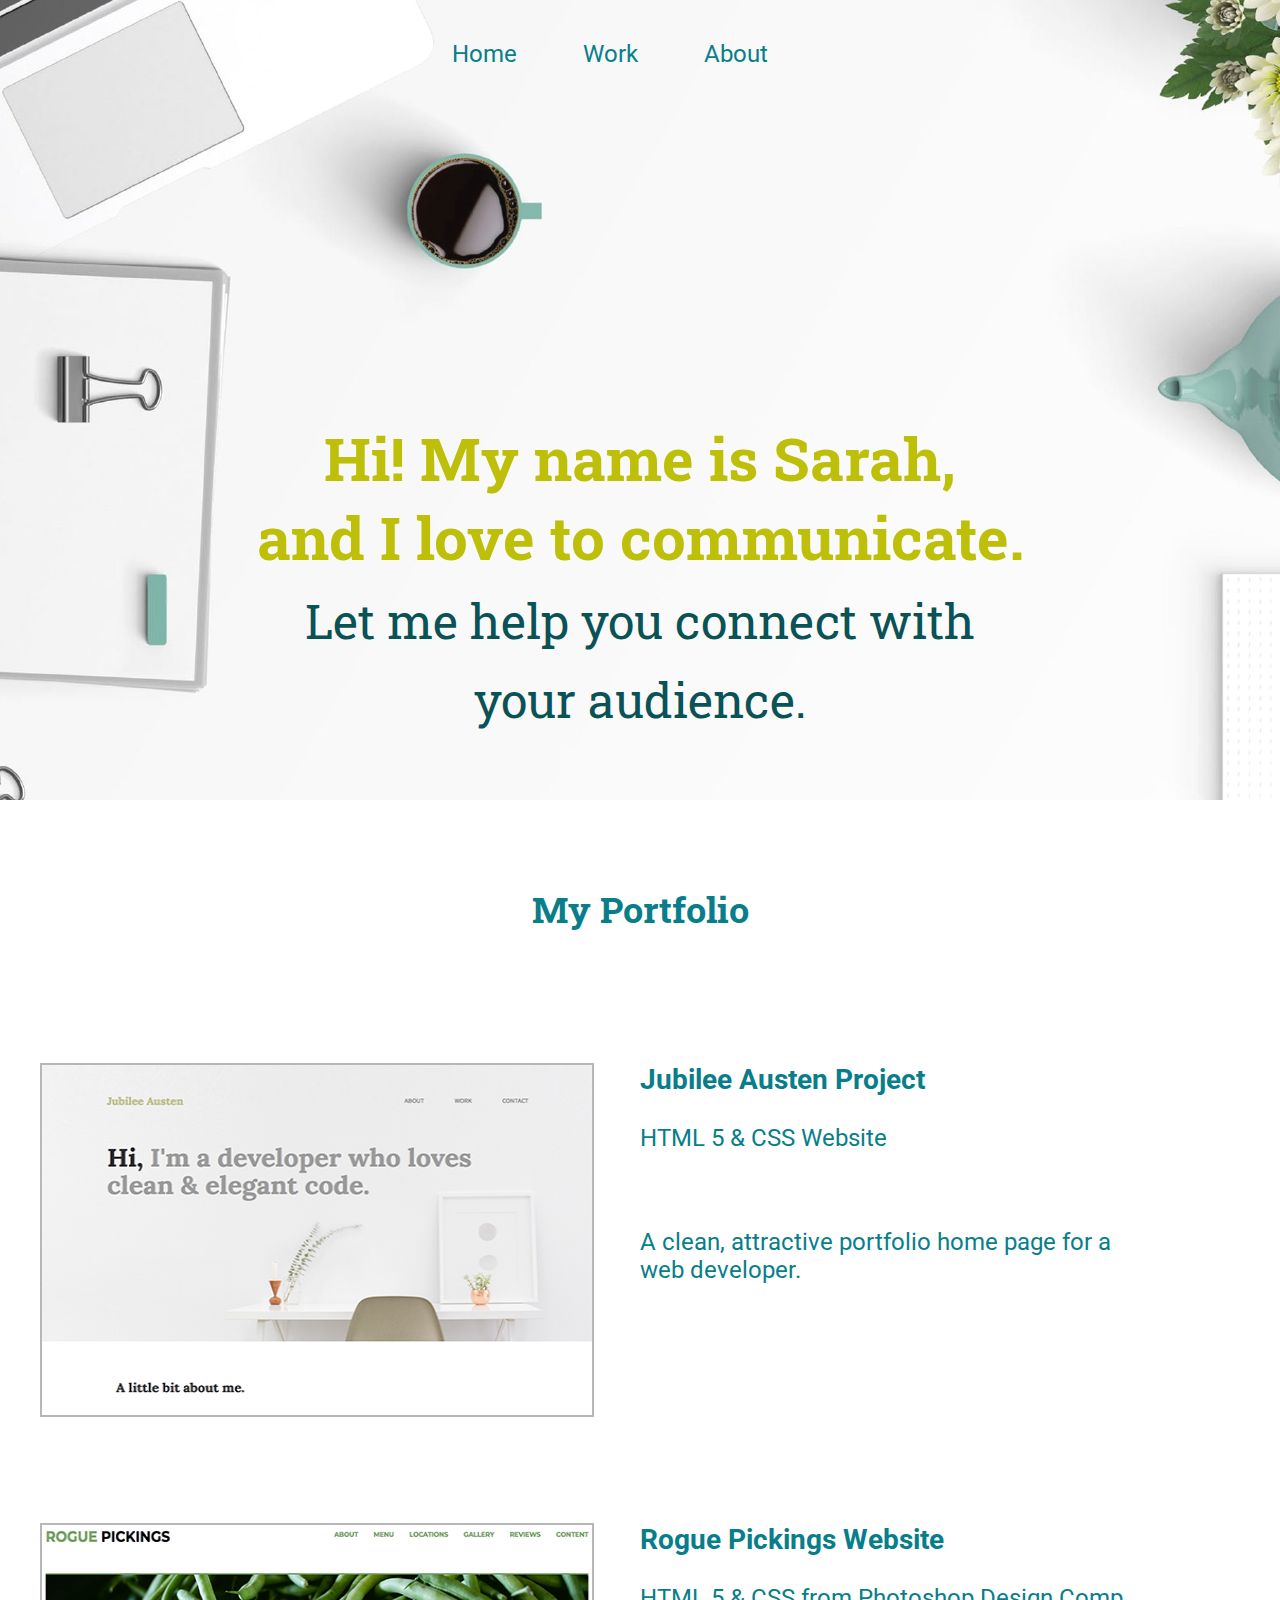
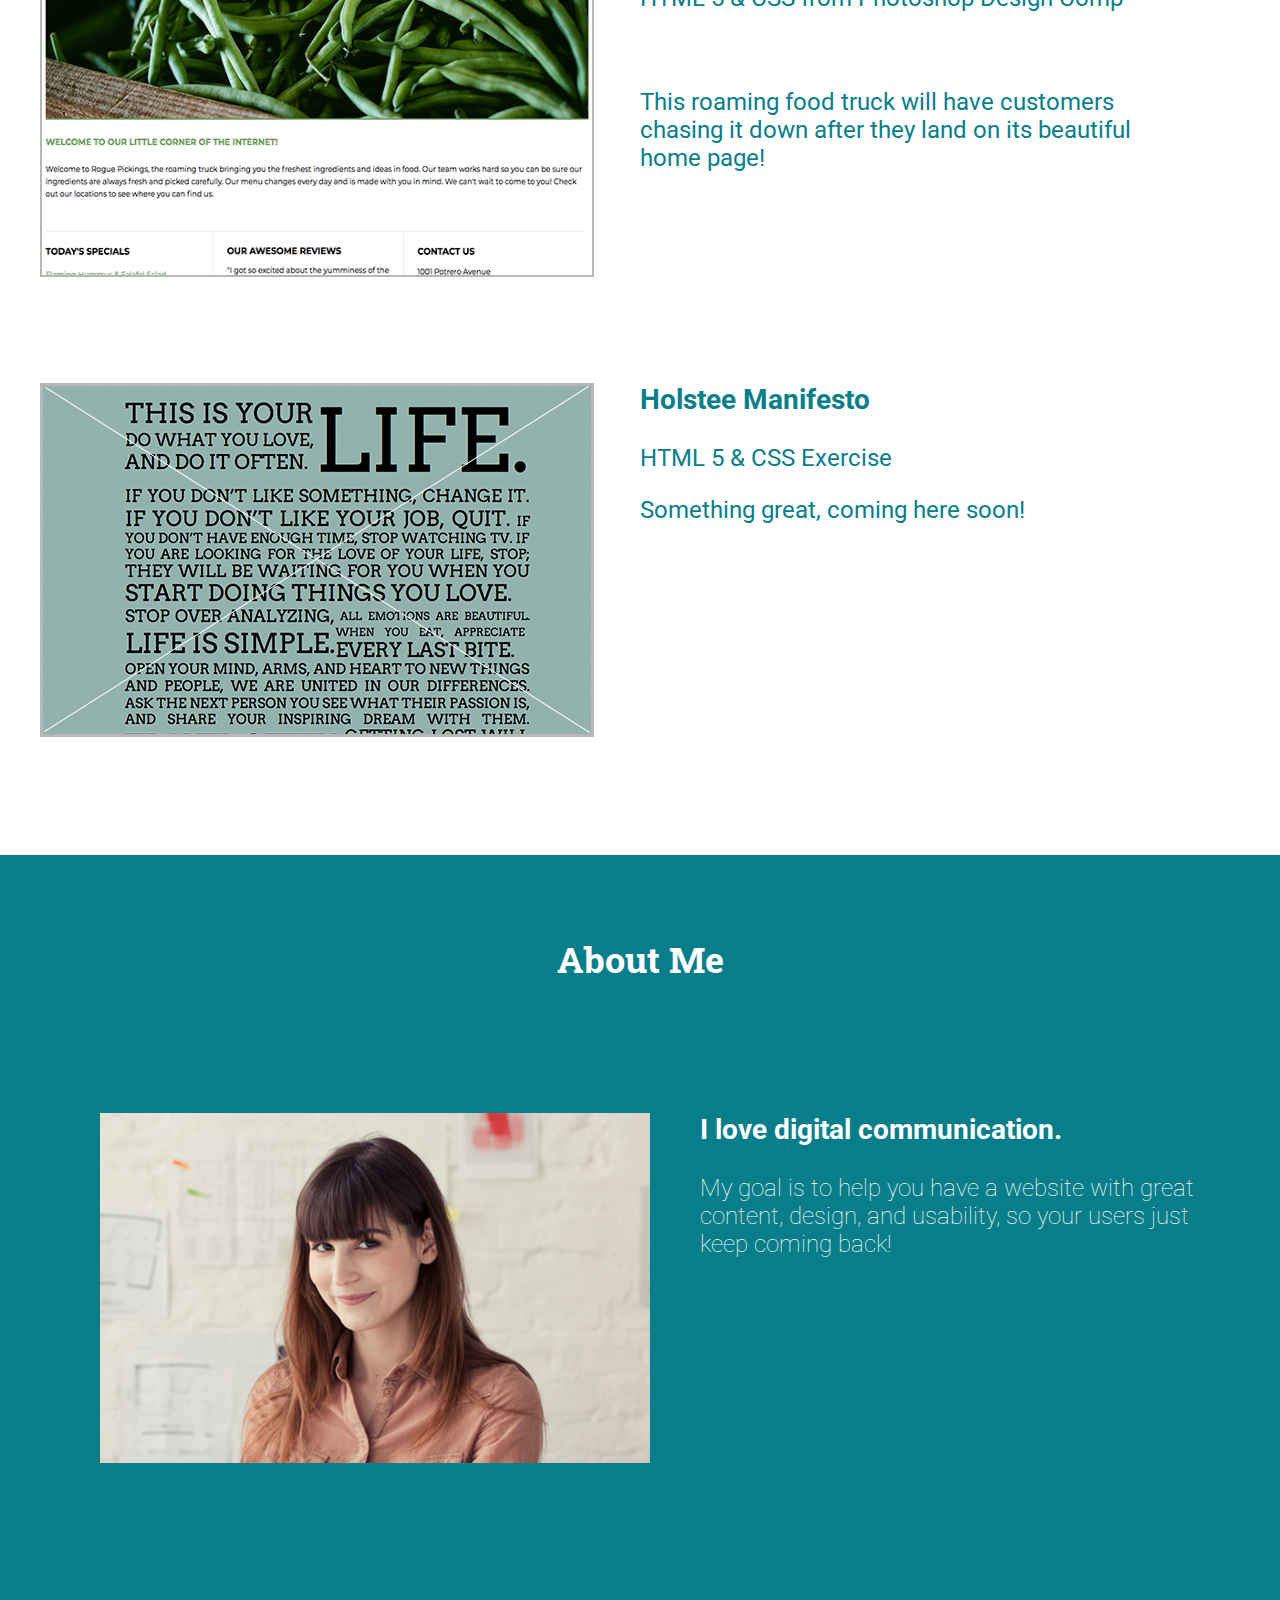
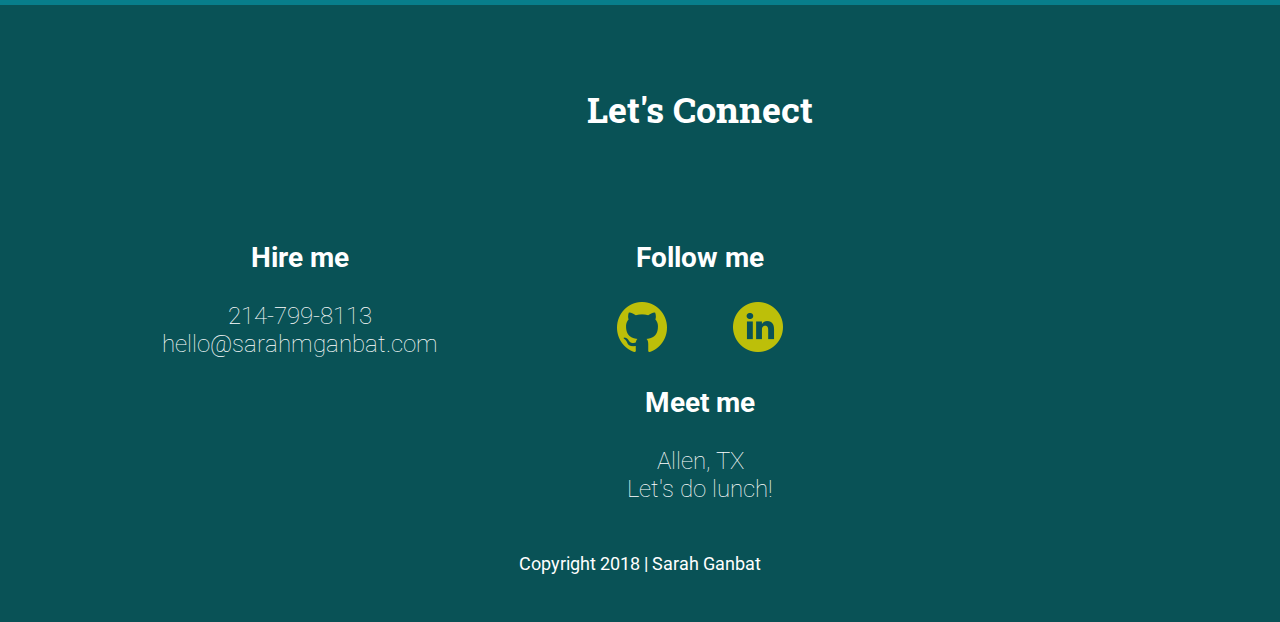
==== index.html @ 5d17e348 "initial commit" ====
<!doctype html>
<html>
    <head>
        <title>Sarah Ganbat | Web Communicator</title>
        <link rel="stylesheet" href="css/normalize.css">
        <link rel="stylesheet" href="css/main.css">
        <link href="https://fonts.googleapis.com/css?family=Roboto:400,700" rel="stylesheet">
        <link href="https://fonts.googleapis.com/css?family=Roboto+Slab:400,700" rel="stylesheet">
    </head>

    <body>
<!--Header-->

    <header id="header">
      <div class="full-width">
        <nav>
          <ul>
            <li><a href="index.html">Home</a></li>
            <li><a href="work/index.html">Work</a></li>
            <li><a href="about/index.html">About</a></li>
          </ul>
        </nav>
        <h1 class="intro">Hi! My name is Sarah,<br> and I love to communicate.<br>
        <span>Let me help you connect with your audience.</span></h1>
      </div>
    </header>

<!---Portfolio-->
    <section id="portfolio">
      <h2>My Portfolio</h2>

      <div class="full-width" id="project-1">
        <div class="half-width">
          <img class="portfolio-images" src="img/jubilee-austen.png" alt="Jubilee Austen site"/>
        </div>
        <div class="half-width">
          <h3 class="project-title">Jubilee Austen Project</h3>
          <p class="project-type">HTML 5 & CSS Website</p><br>
          <p>A clean, attractive portfolio home page for a web developer.</p>
        </div>
      </div>

      <div class="full-width" id="project-2">
        <div class="half-width">
          <img class="portfolio-images" src="img/rogue-pickings.png" alt="Rogue Pickings site"/>
        </div>
        <div class="half-width" class="project-description">
          <h3 class="project-title">Rogue Pickings Website</h3>
          <p class="project-type">HTML 5 & CSS from Photoshop Design Comp</p><br>
          <p>This roaming food truck will have customers chasing it down after they land on its beautiful home page!</p>
        </div>
      </div>

      <div class="full-width" id="project-3">
        <div class="half-width">
          <img class="portfolio-images" src="img/holstee-thumbnail.png" alt="Holstee Manifesto"/>
        </div>
        <div class="half-width" class="project-description">
          <h3 class="project-title">Holstee Manifesto</h3>
          <p class="project-type">HTML 5 & CSS Exercise</h3><br>
          <p>Something great, coming here soon!</p>
        </div>
      </div>
    </section>

<!--About-->
  <section id="about">
    <h2><span>About Me</span></h2>
    <div class="full-width">
      <div class="half-width">
        <img src="img/about-me-picture.png" alt="My Picture"/>
      </div>
      <div class="half-width">
        <h3 id="about-heading">I love digital communication.</h3>
        <p class="about-paragraph">My goal is to help you have a website with great content, design, and usability, so your users just keep coming back!</p>
        </div>
    </div>
  </section>

<!---Contact-->
  <section id="contact">
    <div class="full-width">
    <h2>Let's Connect</h2>
      <div class="third-width">
        <h3 class="contact-header">Hire me</h3>
        <p class="contact-body">214-799-8113<br><a href="mailto:hello@sarahmganbat.com">hello@sarahmganbat.com</a></p>
      </div>
    </div>

    <div class="third-width">
      <h3 class="contact-header">Follow me</h3>
      <a href="https://github.com/sarahgan" target="Github"><img src="img/github.png" alt=Github/></a>
      <a href="https://linkedin.com/in/sarahmganbat" target="Linkedin"><img src="img/linkedin.png" alt=Linkedin/></a>
<!---github and linkedin don't work from here, but do when I copy and paste into browser search bar-->
    </div>

    <div class="third-width" class="meet-me">
      <h3 class="contact-header">Meet me</h3>
      <p class="contact-body">Allen, TX<br>Let's do lunch!</p>
    </div>
   </section>
  </body>

  <footer>
    <p>Copyright 2018 | Sarah Ganbat</p>
  </footer>

</html>
---- css/main.css ----
/***base styles***/
body {
  color: #087e8b;
  font-family: 'Roboto', sans-serif;
  font-size: 24px;
  margin-top: 0px;
}

#header {
  background: url('../img/hero-image.png');
  background-size: cover;
  height: 800px;
}

#portfolio {
  height: 1450px;
  margin-bottom: 50px;
  padding-left padding-right:100px;
  padding-top: 55px;
  padding-bottom: 100px;
}

#about {
  clear:both;
  background-color: #087e8b;
  height: 650px;
  padding: 50px 100px 50px 100px;
}

#contact {
  clear:both;
  background-color: #095256;
  height: 400px;
  padding:50px 100px 50px 100px;
  margin-bottom: 0px;
}

.full-width {
  width: 1200px;
  margin: 0 auto;
}

.half-width {
  width: 500px;
  float: left;
  padding-right: 50px;
  padding-top: 50px;
  padding-bottom: 50px;
  padding-left: 0px;
  margin-right: 50px;
}

.third-width {
  width: 400px;
  float: left;
  text-align: center;
}

/****HEADER***/

.intro {
  font-family: 'Roboto Slab', serif;
  color: #bdbf09;
  font-size: 60px;
  text-align: center;
  padding-top: 350px;
  padding-bottom: 55px;
  padding-left:215px;
  padding-right:215px;
  margin: 0;
}

.intro span {
  font-size: 48px;
  color: #095256;
  text-align: center;
  font-weight: lighter;
}

intro-work {
  font-family: 'Roboto Slab', serif;
  color: #bdbf09;
  font-size: 60px;
  text-align: center;
  padding-top: 350px;
  padding-bottom: 55px;
  padding-left:215px;
  padding-right:215px;
  margin: 0;
}

nav {
  align-content: center;
  padding-top: 40px;
  text-align:center;
}

ul {
  list-style-type: none;
  margin:0;
  padding:0;
}

li {
  display: inline-block;
  margin-right:60px;
}
/***PORTFOLIO***/

h2 {
  text-align: center;
  font-family: 'Roboto Slab', serif;
  font-weight: bold;
  font-size: 36px;
  padding-bottom: 50px;
}

.portfolio-images {
  width: 550px;
  height: 350px;
  border: #b7b7b7 solid 2px;
}

#project-2 {
  clear:both;
  padding-bottom: 50px
  margin-right: 50px;
}

#project-3 {
  clear:both;
}

.project-title {
  margin-top: 0px;
}

/***ABOUT***/
#about .half-width {
  margin-right: 50px;
}

#about-page {
  clear:both;
  background-color: #087e8b;
  padding: 50px 100px 50px 100px;
}

#about-image {
  display: block;
    margin-left: auto;
    margin-right: auto;;
}

h2 span {
  color:white;
}

#about-heading {
  color: white;
  margin-top: 0px;
}

.about-paragraph {
  color:white;
  font-weight:lighter;
}

.about-page-p-heading {
  text-align: center;
  padding-top: 50px;
}

.about-page-ab-p {
  text-align: left;
}

/**CONTACT**/

a:link {
  color: inherit;
  text-decoration: none;
}

a:visited {
  color: gray;
  text-decoration: none;
}

.contact-header {
  color: white;
}

.contact-body {
  color: white;
}

#contact h2 {
  color:white;
}

.meet-me {
  margin-right: 0;
}

#contact img {
  padding-right: 30px;
  padding-left: 30px;
}

#contact .contact-body {
  font-weight: lighter;
}

/***FOOTER***/
footer {
  background-color: #095256;
  text-align: center;
  color: white;
  font-size: 18px;
  margin-top: 0px;
  padding: 30px;
}
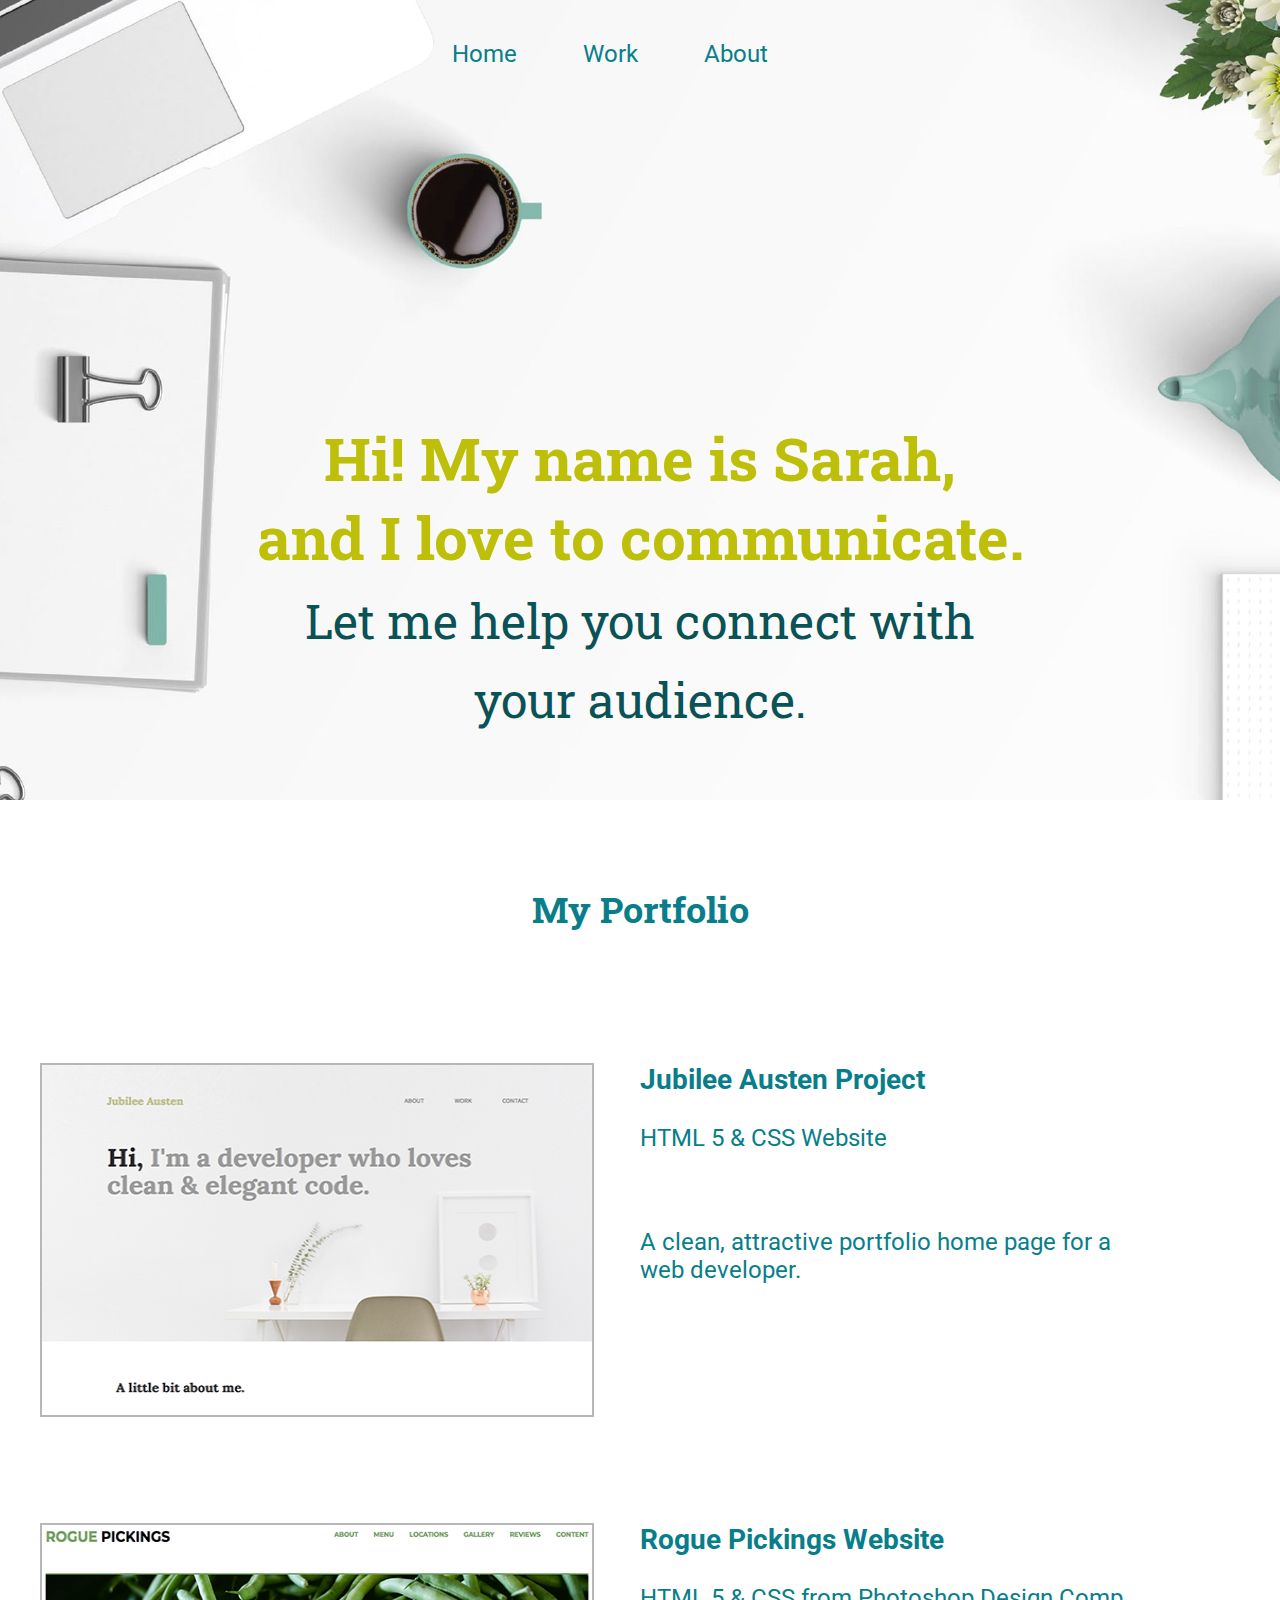
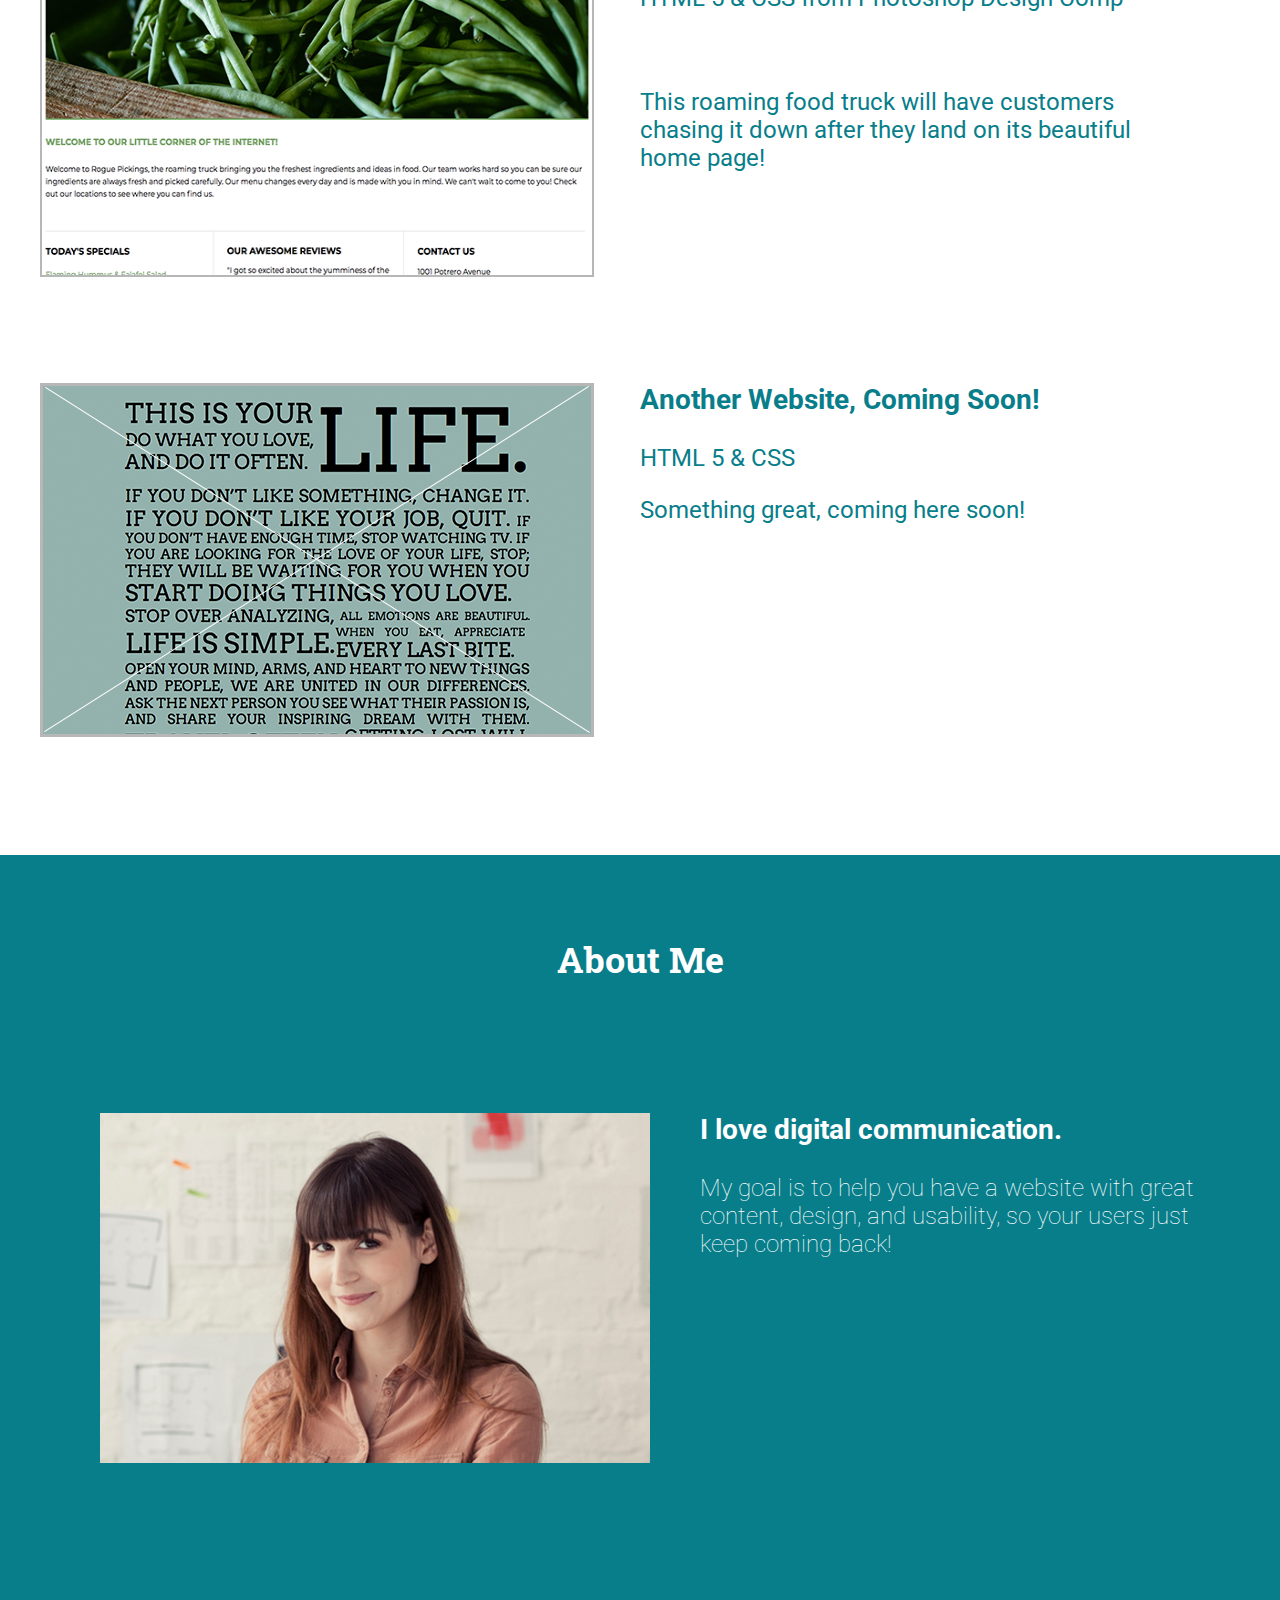
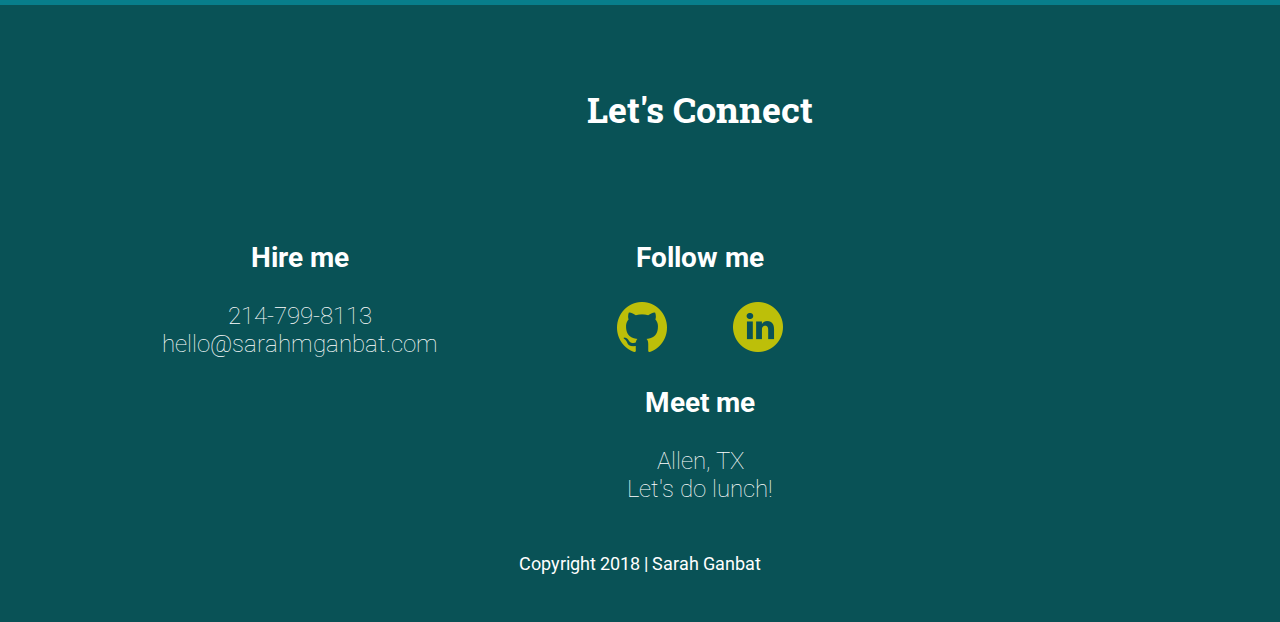
==== commit e30d1b41: "changed text in project 3" ====
--- a/index.html
+++ b/index.html
@@ -56,8 +56,8 @@
           <img class="portfolio-images" src="img/holstee-thumbnail.png" alt="Holstee Manifesto"/>
         </div>
         <div class="half-width" class="project-description">
-          <h3 class="project-title">Holstee Manifesto</h3>
-          <p class="project-type">HTML 5 & CSS Exercise</h3><br>
+          <h3 class="project-title">Another Website, Coming Soon!</h3>
+          <p class="project-type">HTML 5 & CSS</h3><br>
           <p>Something great, coming here soon!</p>
         </div>
       </div>
